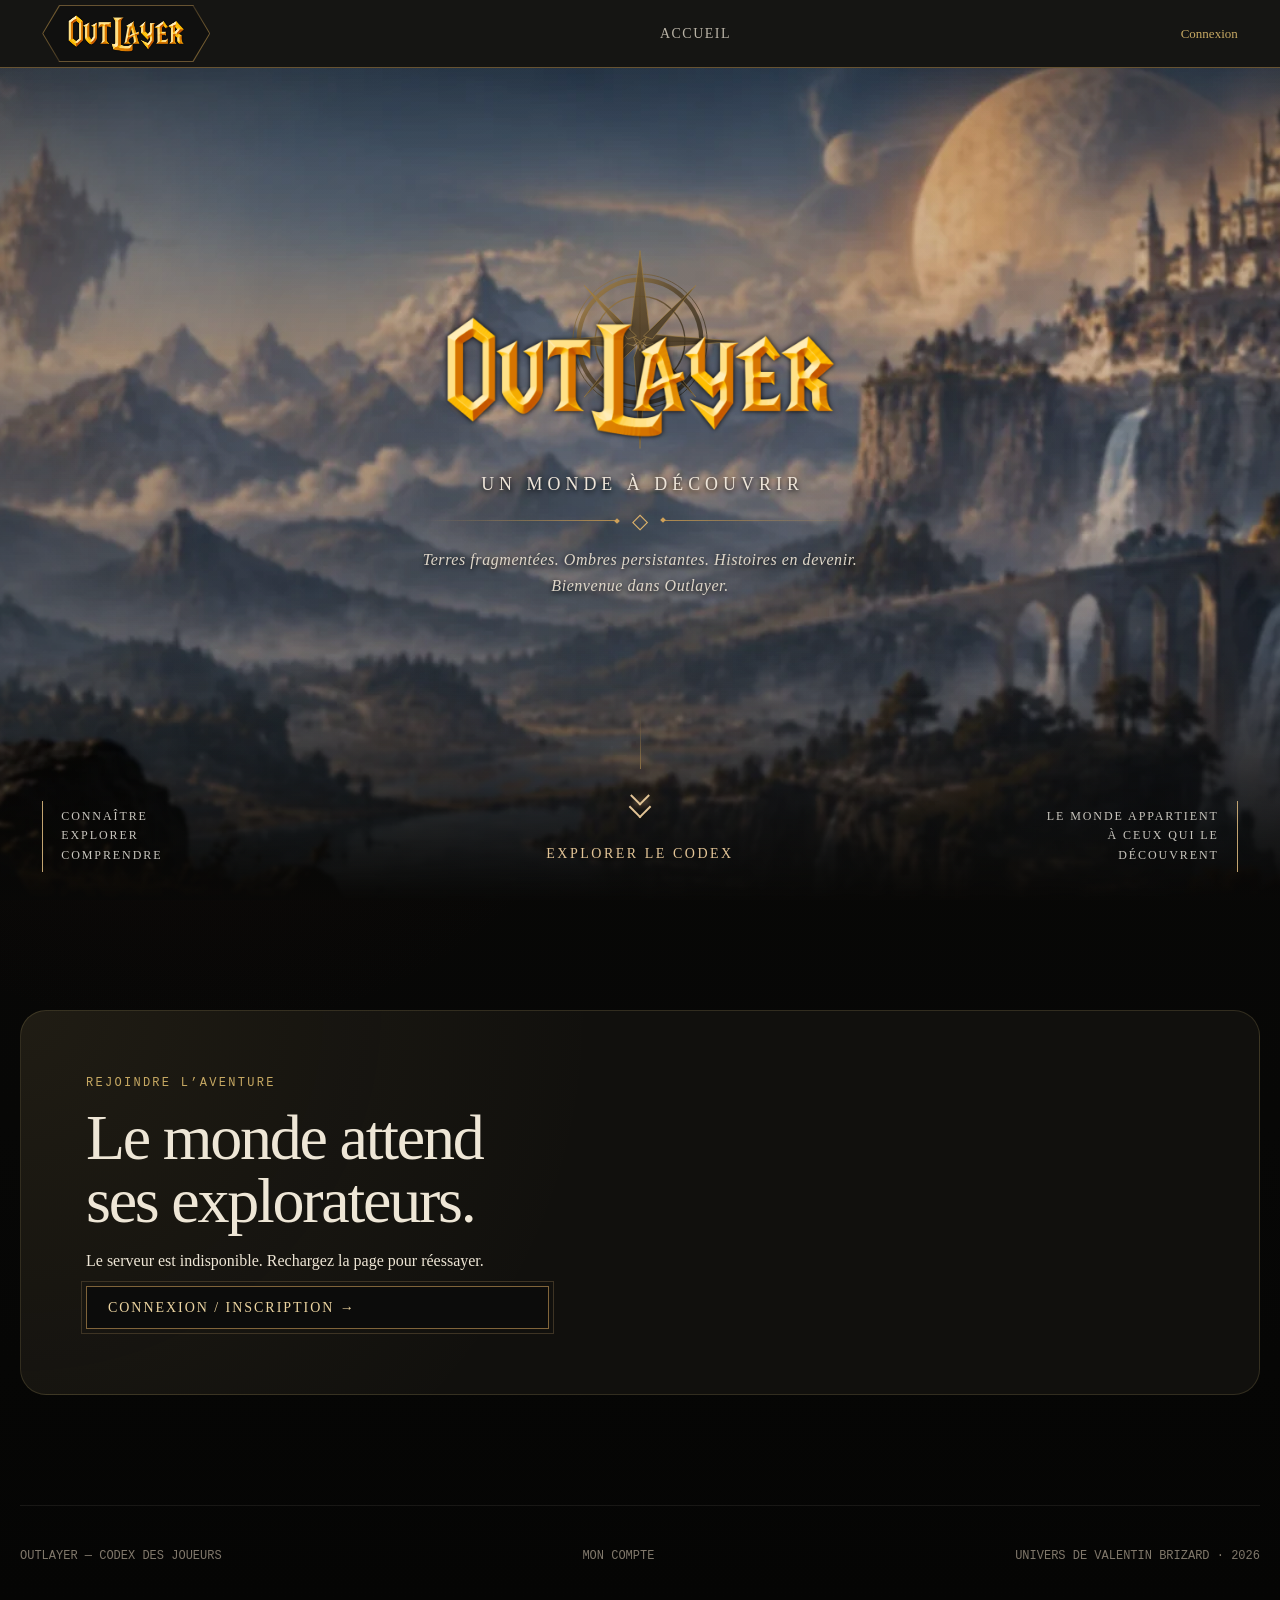
==== index.html @ 6b92a0eb "Update navigation with upcoming campaign sections Replace category links with Sessions, Chronologie," ====
<!doctype html>
<html lang="fr">
<head>
  <meta charset="utf-8">
  <meta name="viewport" content="width=device-width, initial-scale=1">
  <meta name="description" content="Codex joueur officiel du JDR Outlayer. Découvrez le monde, les personnages, créatures, lieux et artefacts au fil de la campagne.">
  <meta name="theme-color" content="#0b0a08">
  <title>Outlayer — Codex des joueurs</title>
  <link rel="preload" as="image" href="assets/outlayer-landscape-soft.webp" media="(min-width: 721px)">
  <link rel="preload" as="image" href="assets/outlayer-landscape-mobile-soft.webp" media="(max-width: 720px)">
  <link rel="stylesheet" href="styles.css?v=navigation-1">
</head>
<body class="access-locked">
  <a class="skip-link" href="#codex">Aller au codex</a>
  <header class="topbar">
    <a href="#top" class="brand" aria-label="Outlayer — Accueil">
      <img src="assets/outlayer-logo-original.png" width="1024" height="397" alt="Outlayer">
    </a>

    <button class="menu-toggle" type="button" aria-label="Ouvrir le menu" aria-expanded="false" aria-controls="mainNav">
      <span></span><span></span><span></span>
    </button>

    <nav class="main-nav" id="mainNav" aria-label="Navigation principale">
      <a href="#top" data-section="accueil" aria-current="location">Accueil</a>
      <a role="link" aria-disabled="true" aria-label="Sessions — à venir" title="À venir">Sessions</a>
      <a role="link" aria-disabled="true" aria-label="Chronologie — à venir" title="À venir">Chronologie</a>
      <a role="link" aria-disabled="true" aria-label="Compétences — à venir" title="À venir">Compétences</a>
      <a role="link" aria-disabled="true" aria-label="Maîtrises — à venir" title="À venir">Maîtrises</a>
      <a role="link" aria-disabled="true" aria-label="Coffre — à venir" title="À venir">Coffre</a>
    </nav>
    <div class="nav-actions">
      <a class="nav-search" href="#searchInput" aria-label="Rechercher dans le codex">
        <svg viewBox="0 0 24 24" fill="none" stroke="currentColor" stroke-width="1.5" aria-hidden="true"><circle cx="10" cy="10" r="6.5"/><path d="m15 15 6 6"/></svg>
      </a>
      <a class="account-link" href="/account/">Connexion</a>
      <a class="nav-codex" href="#codex" data-category="Tous"><span aria-hidden="true">✧</span> Codex</a>
    </div>
  </header>

  <main id="top">
    <section class="parallax-hero" id="accueil" aria-labelledby="heroTitle">
      <div class="parallax-hero-bg" aria-hidden="true"></div>
      <div class="parallax-hero-shade" aria-hidden="true"></div>
      <div class="parallax-hero-content">
        <h1 id="heroTitle"><img class="outlayer-wordmark" src="assets/outlayer-logo-hero.svg" width="1000" height="500" alt="Outlayer"></h1>
        <p class="parallax-subtitle">Un monde à découvrir</p>
        <div class="hero-divider" aria-hidden="true"><span></span>◇<span></span></div>
        <p class="hero-introduction">Terres fragmentées. Ombres persistantes. Histoires en devenir.<br>Bienvenue dans Outlayer.</p>
      </div>
      <div class="hero-bottom">
        <p class="hero-motto">Connaître<br>Explorer<br>Comprendre</p>
        <a class="parallax-cta" href="#codex" data-category="Tous">
          <span class="explore-chevron" aria-hidden="true"></span>
          Explorer le codex
        </a>
        <p class="hero-motto hero-motto-right">Le monde appartient<br>à ceux qui le découvrent</p>
      </div>
    </section>
    <section id="accessGate" class="section"><div class="about-panel"><div><p class="kicker">REJOINDRE L’AVENTURE</p><h2>Le monde attend ses explorateurs.</h2><p id="accessMessage">Connectez-vous ou créez votre compte. Le MJ vous ouvrira ensuite les portes du codex.</p><a class="nav-codex" href="/account/">Connexion / Inscription →</a></div></div></section>

    <section class="section intro-section">
      <div class="section-heading reveal">
        <p class="kicker">OUTLAYER</p>
        <h2>Un monde encore presque inconnu.</h2>
        <p>
          Pour l'instant, vos personnages ne connaissent réellement que le Noyau.
          Le reste du codex se dévoilera au fil des rencontres, des voyages et des découvertes.
        </p>
      </div>
    </section>

    <section id="codex" class="section codex-section">
      <div class="section-heading reveal">
        <p class="kicker">CODEX</p>
        <h2>Les archives d’Outlayer.</h2>
        <p>Retrouvez vos découvertes. Les archives encore scellées se dévoileront au fil de votre aventure.</p>
      </div>

      <section class="discoveries" aria-labelledby="discoveriesTitle">
        <h3 id="discoveriesTitle">Dernières découvertes</h3>
        <p id="noDiscoveries">Les prochaines révélations de votre aventure apparaîtront ici.</p>
        <div id="recentDiscoveries"></div>
      </section>
      <div class="codex-toolbar reveal">
        <label class="search-box">
          <span aria-hidden="true">⌕</span>
          <input id="searchInput" type="search" aria-label="Rechercher dans le codex" placeholder="Rechercher dans le codex…" autocomplete="off" maxlength="200">
        </label>

        <div class="filter-row" id="categoryFilters" aria-label="Filtrer par catégorie"></div>

        <div class="status-filter">
          <label for="statusSelect">État</label>
          <select id="statusSelect">
            <option value="all">Tous</option>
            <option value="known">Connu</option>
            <option value="locked">Inconnu</option>
          </select>
        </div>
      </div>

      <div class="results-meta reveal">
        <span id="resultCount" role="status">Chargement des archives…</span>
        <span class="browse-order"><label for="sortSelect">Trier</label><select id="sortSelect"><option value="recent">Dernières révélations</option><option value="name">Nom A–Z</option><option value="oldest">Ordre d’ajout</option></select><button type="button" class="filter-button" id="resetFilters">Tout afficher</button></span><span class="legend">
          <i class="legend-dot known"></i> connu
          <i class="legend-dot locked"></i> inconnu
        </span>
      </div>

      <div id="catalogError" class="catalog-message" hidden>
        <p>Les archives ne sont pas disponibles pour le moment.</p>
        <button id="retryCatalog" class="filter-button" type="button">Réessayer</button>
      </div>
      <div class="codex-grid" id="codexGrid" aria-busy="true"></div>
      <nav id="pagination" class="catalog-pagination" aria-label="Pages du codex" hidden><button type="button" id="previousPage" class="filter-button">← Précédente</button><span id="pageNumber" role="status"></span><button type="button" id="nextPage" class="filter-button">Suivante →</button></nav>
      <noscript><p>Activez JavaScript pour consulter et rechercher les archives.</p></noscript>

      <div class="empty-state" id="emptyState" hidden>
        <span>∅</span>
        <h3>Aucune archive trouvée.</h3>
        <p>Essayez un autre mot-clé ou retirez certains filtres.</p>
      </div>
    </section>

    <section id="progression" class="section progress-section">
      <div class="section-heading reveal">
        <p class="kicker">PROGRESSION</p>
        <h2>Votre connaissance du monde.</h2>
        <p>
          Les entrées se dévoilent selon ce que vos personnages savent réellement.
          Un mystère visible ici n’est pas nécessairement une information accessible en jeu.
        </p>
      </div>

      <div class="progress-grid reveal" id="progressGrid" aria-live="polite"></div>
    </section>

    <section id="chroniques" class="section chronicles-section">
      <div class="section-heading reveal">
        <p class="kicker">CHRONIQUES</p>
        <h2>Ce que le monde raconte.</h2>
        <p>
          Ces textes représentent uniquement une connaissance publique ou acquise
          dans la campagne principale. Les récits annexes ne sont pas utilisés comme
          source de contenu pour ce codex.
        </p>
      </div>

      <div class="chronicle-layout">
        <article class="chronicle-main reveal">
          <span class="chapter-number">I</span>
          <p class="chronicle-label">EXTRAIT DES ARCHIVES</p>
          <h3>La première page.</h3>
          <p>
            Le Noyau est votre seul repère consigné à ce jour.
            Les récits de vos rencontres et de vos voyages viendront enrichir ces archives.
          </p>
          <p>
            Aucune autre chronique n’a encore été révélée.
          </p>
        </article>

        <aside class="chronicle-side reveal">
          <blockquote>
            « Le monde appartient à ceux qui le découvrent. »
          </blockquote>
          <span>Outlayer</span>
        </aside>
      </div>
    </section>

    <section id="apropos" class="section about-section">
      <div class="about-panel reveal">
        <div>
          <p class="kicker">À PROPOS</p>
          <h2>Un codex vivant, pas une encyclopédie omnisciente.</h2>
        </div>
        <div class="about-copy">
          <p>
            Ce site est destiné aux joueurs d’Outlayer. Son contenu évolue avec
            la campagne et reflète uniquement les connaissances accessibles aux
            personnages.
          </p>
          <p>
            Les éléments verrouillés sont de véritables teasers : leur contenu
            secret n’est pas présent dans le dépôt public. Lorsqu’une découverte
            a lieu en jeu, la fiche peut être enrichie et débloquée.
          </p>
        </div>
      </div>
    </section>
  </main>

  <footer class="footer">
    <span>OUTLAYER — Codex des joueurs</span>
    <nav class="footer-nav" aria-label="Informations du codex"><a href="#progression">Progression</a><a href="#apropos">À propos</a><a href="/account/">Mon compte</a><a class="mj-only" href="/admin/" hidden>Atelier MJ</a></nav>
    <span>Univers de Valentin Brizard · <span id="year"></span></span>
  </footer>

  <dialog class="codex-dialog" id="entryDialog" aria-labelledby="entryTitle">
    <button class="dialog-close" id="dialogClose" aria-label="Fermer">×</button>
    <div id="dialogContent"></div>
  </dialog>

  <script src="catalog.js?v=accounts-1" defer></script>
  <script src="entry-view.js?v=accounts-1" defer></script>
  <script src="app.js?v=accounts-1" defer></script>
</body>
</html>
---- styles.css ----
:root {
  --bg: #0a0907;
  --bg-deep: #050504;
  --panel: #11100d;
  --panel-2: #171510;
  --ivory: #eee6d6;
  --ivory-soft: #bdb3a0;
  --muted: #80786b;
  --gold: #c7a963;
  --gold-bright: #e0c57b;
  --gold-dim: #6f5e34;
  --red: #7f2f2f;
  --line: rgba(224,197,123,.16);
  --line-soft: rgba(238,230,214,.08);
  --radius: 18px;
  --max: 1240px;
}

* {
  box-sizing: border-box;
}

html {
  scroll-behavior: smooth;
  scroll-padding-top: calc(var(--header-size, 68px) + 22px);
}

body {
  margin: 0;
  color: var(--ivory);
  background:
    radial-gradient(circle at 50% -10%, rgba(199,169,99,.10), transparent 34rem),
    radial-gradient(circle at 15% 35%, rgba(127,47,47,.08), transparent 30rem),
    linear-gradient(180deg, #0a0907 0%, #070706 70%, #050504 100%);
  font-family: Georgia, "Times New Roman", serif;
  min-height: 100vh;
  overflow-x: hidden;
}

::selection {
  color: var(--bg-deep);
  background: var(--gold-bright);
}

a {
  color: inherit;
  text-decoration: none;
}

button,
input,
select {
  font: inherit;
}

button {
  color: inherit;
}

.kicker {
  margin: 0 0 17px;
  color: var(--gold);
  font-family: ui-monospace, SFMono-Regular, Consolas, monospace;
  font-size: .72rem;
  letter-spacing: .19em;
}

h1,
h2,
h3,
p {
  margin-top: 0;
}

h1 {
  margin-bottom: 26px;
  max-width: 820px;
  font-size: clamp(3.6rem, 7vw, 7.6rem);
  line-height: .88;
  letter-spacing: -.05em;
  font-weight: 400;
}

h1 span {
  color: var(--gold-bright);
  font-style: italic;
}

.section {
  width: min(calc(100% - 36px), var(--max));
  margin: 0 auto;
  padding: 110px 0;
}

.section-heading {
  max-width: 760px;
  margin-bottom: 55px;
}

.section-heading h2,
.about-panel h2 {
  margin-bottom: 20px;
  font-size: clamp(2.7rem, 5vw, 5rem);
  font-weight: 400;
  letter-spacing: -.035em;
  line-height: .98;
}

.section-heading > p:last-child {
  color: var(--muted);
  line-height: 1.75;
  max-width: 650px;
}

.progress-section {
  border-bottom: 1px solid var(--line-soft);
}

.progress-grid {
  display: grid;
  grid-template-columns: repeat(3, 1fr);
  gap: 12px;
}

.progress-card {
  padding: 23px;
  border: 1px solid var(--line-soft);
  border-radius: 14px;
  background: rgba(255,255,255,.015);
}

.progress-card-head {
  display: flex;
  justify-content: space-between;
  gap: 16px;
  margin-bottom: 16px;
  color: var(--ivory-soft);
}

.progress-card-head span {
  font-size: .94rem;
}

.progress-card-head strong {
  color: var(--gold-bright);
  font: .74rem/1.4 ui-monospace, SFMono-Regular, Consolas, monospace;
}

.progress-track {
  height: 3px;
  background: rgba(255,255,255,.06);
  overflow: hidden;
}

.progress-track span {
  display: block;
  height: 100%;
  background: linear-gradient(90deg, var(--gold-dim), var(--gold-bright));
}

.progress-card small {
  display: block;
  margin-top: 10px;
  color: var(--muted);
  font: .63rem/1.4 ui-monospace, SFMono-Regular, Consolas, monospace;
  text-transform: uppercase;
}

.codex-toolbar {
  display: grid;
  grid-template-columns: minmax(260px, 1fr) 2fr auto;
  gap: 12px;
  align-items: center;
  margin-bottom: 18px;
}

.search-box {
  min-height: 48px;
  padding: 0 15px;
  display: flex;
  align-items: center;
  gap: 10px;
  border: 1px solid var(--line-soft);
  border-radius: 11px;
  background: rgba(255,255,255,.018);
}

.search-box > span {
  color: var(--gold);
  font-size: 1.25rem;
}

.search-box input {
  width: 100%;
  border: 0;
  outline-offset: 4px;
  color: var(--ivory);
  background: transparent;
  font-family: ui-monospace, SFMono-Regular, Consolas, monospace;
  font-size: .75rem;
}

.search-box input::placeholder {
  color: #6e685e;
}

.filter-row {
  display: flex;
  gap: 7px;
  flex-wrap: wrap;
}

.filter-button,
.status-filter select {
  min-height: 36px;
  padding: 0 11px;
  border: 1px solid var(--line-soft);
  border-radius: 9px;
  color: var(--ivory-soft);
  background: rgba(255,255,255,.018);
  font-family: ui-monospace, SFMono-Regular, Consolas, monospace;
  font-size: .66rem;
  cursor: pointer;
}

.filter-button.active {
  color: #100d08;
  border-color: var(--gold);
  background: var(--gold);
}

.status-filter {
  display: flex;
  align-items: center;
  gap: 8px;
}

.status-filter label {
  color: var(--muted);
  font: .65rem/1.3 ui-monospace, SFMono-Regular, Consolas, monospace;
  text-transform: uppercase;
}

.status-filter select {
  outline: none;
}

.results-meta {
  min-height: 42px;
  padding: 0 2px;
  display: flex;
  align-items: center;
  justify-content: space-between;
  gap: 20px;
  color: var(--muted);
  font: .65rem/1.4 ui-monospace, SFMono-Regular, Consolas, monospace;
  text-transform: uppercase;
}

.legend {
  display: flex;
  align-items: center;
  gap: 8px;
  flex-wrap: wrap;
}

.legend-dot {
  width: 6px;
  height: 6px;
  border-radius: 50%;
  display: inline-block;
}

.legend-dot.known { background: #d6c089; }
.legend-dot.discovered { background: #8eaa80; }
.legend-dot.glimpsed { background: #8876a7; }
.legend-dot.locked { background: #514b43; }

.codex-grid {
  display: grid;
  grid-template-columns: repeat(3, 1fr);
  gap: 14px;
}

.codex-card {
  min-height: 460px;
  overflow: hidden;
  display: flex;
  flex-direction: column;
  border: 1px solid var(--line-soft);
  border-radius: var(--radius);
  background: var(--panel);
  transition: transform .2s ease, border-color .2s ease;
  animation: card-in .5s ease both;
  animation-delay: var(--delay, 0ms);
}

.codex-card:not(.status-locked):hover {
  transform: translateY(-5px);
  border-color: rgba(199,169,99,.28);
}



.card-visual {
  height: 198px;
  display: grid;
  place-items: center;
  position: relative;
  overflow: hidden;
  border-bottom: 1px solid var(--line-soft);
  background:
    radial-gradient(circle at 50% 47%, rgba(199,169,99,.1), transparent 38%),
    linear-gradient(135deg, #17140e, #0c0b09);
}

.card-visual::before,
.card-visual::after {
  content: "";
  position: absolute;
  width: 120px;
  height: 120px;
  border: 1px solid rgba(199,169,99,.12);
  transform: rotate(45deg);
}

.card-visual::after {
  width: 165px;
  height: 165px;
  border-color: rgba(199,169,99,.06);
  transform: rotate(20deg);
}

.card-visual.is-obscured {
  background:
    radial-gradient(circle at 50% 54%, rgba(75,70,62,.18), transparent 32%),
    linear-gradient(180deg, #10100e, #080807);
}

.card-visual.is-obscured::before,
.card-visual.is-obscured::after {
  opacity: .32;
}

.card-visual.is-glimpsed {
  background:
    radial-gradient(circle at 50% 54%, rgba(105,86,137,.16), transparent 32%),
    linear-gradient(180deg, #151116, #0b090c);
}

.visual-runes {
  position: absolute;
  bottom: 15px;
  left: 18px;
  color: rgba(199,169,99,.18);
  font: .6rem/1 ui-monospace, SFMono-Regular, Consolas, monospace;
  letter-spacing: .35em;
}

.entry-symbol {
  width: 82px;
  height: 82px;
  display: grid;
  place-items: center;
  position: relative;
  z-index: 2;
  color: var(--gold-bright);
  border: 1px solid rgba(199,169,99,.35);
  border-radius: 50%;
  font-size: 2rem;
  box-shadow: 0 0 24px rgba(199,169,99,.04);
}

.is-obscured .entry-symbol {
  color: #5a554c;
  border-color: #3f3b35;
  opacity: .58;
}

.status-badge {
  position: absolute;
  top: 14px;
  right: 14px;
  z-index: 3;
  padding: 6px 8px;
  border: 1px solid var(--line-soft);
  border-radius: 999px;
  color: var(--ivory-soft);
  background: rgba(5,5,4,.72);
  font: .6rem/1 ui-monospace, SFMono-Regular, Consolas, monospace;
  text-transform: uppercase;
  letter-spacing: .04em;
}

.card-content {
  padding: 22px;
  display: flex;
  flex: 1;
  flex-direction: column;
}

.card-meta {
  display: flex;
  justify-content: space-between;
  gap: 14px;
  margin-bottom: 21px;
  color: var(--muted);
  font: .6rem/1.2 ui-monospace, SFMono-Regular, Consolas, monospace;
  text-transform: uppercase;
}

.card-content h3 {
  margin-bottom: 5px;
  font-size: 1.55rem;
  font-weight: 400;
}

.status-locked .card-content h3,
.status-glimpsed .card-content h3 {
  letter-spacing: .15em;
}

.card-subtitle {
  color: var(--gold);
  font-size: .82rem;
  font-style: italic;
}

.card-teaser {
  color: var(--muted);
  font-size: .88rem;
  line-height: 1.65;
  flex: 1;
}

.card-footer {
  margin-top: 18px;
  padding-top: 15px;
  border-top: 1px solid var(--line-soft);
  display: flex;
  justify-content: space-between;
  align-items: center;
  gap: 15px;
  color: var(--muted);
  font: .61rem/1.3 ui-monospace, SFMono-Regular, Consolas, monospace;
  text-transform: uppercase;
}

.entry-open {
  width: 34px;
  height: 34px;
  border: 1px solid var(--line);
  border-radius: 50%;
  background: transparent;
  color: var(--gold);
  cursor: pointer;
}

.entry-open:disabled {
  color: #49443d;
  border-color: rgba(255,255,255,.05);
  cursor: not-allowed;
}

.empty-state {
  padding: 80px 20px;
  text-align: center;
  color: var(--muted);
}

.empty-state > span {
  display: block;
  margin-bottom: 15px;
  color: var(--gold-dim);
  font-size: 2rem;
}

.empty-state h3 {
  color: var(--ivory-soft);
  font-weight: 400;
}

.chronicles-section {
  border-top: 1px solid var(--line-soft);
}

.chronicle-layout {
  display: grid;
  grid-template-columns: 1.35fr .65fr;
  gap: 14px;
}

.chronicle-main,
.chronicle-side {
  min-height: 410px;
  border: 1px solid var(--line-soft);
  border-radius: var(--radius);
  background: rgba(255,255,255,.015);
}

.chronicle-main {
  padding: 42px;
  position: relative;
  overflow: hidden;
}

.chapter-number {
  position: absolute;
  right: 28px;
  top: 4px;
  color: rgba(199,169,99,.055);
  font-size: 12rem;
  line-height: 1;
}

.chronicle-label {
  color: var(--gold);
  font: .65rem/1.4 ui-monospace, SFMono-Regular, Consolas, monospace;
  letter-spacing: .1em;
}

.chronicle-main h3 {
  margin-bottom: 25px;
  font-size: 2.4rem;
  font-weight: 400;
}

.chronicle-main > p:not(.chronicle-label) {
  max-width: 760px;
  color: var(--ivory-soft);
  line-height: 1.9;
}

.chronicle-side {
  padding: 38px;
  display: flex;
  flex-direction: column;
  justify-content: flex-end;
  background:
    radial-gradient(circle at 50% 15%, rgba(199,169,99,.08), transparent 38%),
    rgba(255,255,255,.012);
}

.chronicle-side blockquote {
  margin: 0 0 22px;
  color: var(--ivory);
  font-size: 1.35rem;
  font-style: italic;
  line-height: 1.55;
}

.chronicle-side > span {
  color: var(--muted);
  font: .65rem/1.4 ui-monospace, SFMono-Regular, Consolas, monospace;
  text-transform: uppercase;
}

.about-panel {
  padding: 65px;
  display: grid;
  grid-template-columns: .9fr 1.1fr;
  gap: 80px;
  border: 1px solid var(--line);
  border-radius: 26px;
  background:
    radial-gradient(circle at 0% 0%, rgba(199,169,99,.08), transparent 36rem),
    var(--panel);
}

.about-copy {
  color: var(--ivory-soft);
  line-height: 1.8;
}

.footer {
  width: min(calc(100% - 36px), var(--max));
  min-height: 100px;
  margin: 0 auto;
  display: flex;
  align-items: center;
  justify-content: space-between;
  gap: 24px;
  border-top: 1px solid var(--line-soft);
  color: var(--muted);
  font: .64rem/1.4 ui-monospace, SFMono-Regular, Consolas, monospace;
  text-transform: uppercase;
}

.codex-dialog {
  width: min(720px, calc(100% - 28px));
  max-height: 88vh;
  padding: 0;
  overflow: auto;
  border: 1px solid rgba(199,169,99,.25);
  border-radius: 21px;
  color: var(--ivory);
  background: #0d0c09;
  box-shadow: 0 24px 70px rgba(0,0,0,.55);
}

.codex-dialog::backdrop {
  background: rgba(0,0,0,.78);
}

.dialog-close {
  width: 38px;
  height: 38px;
  position: sticky;
  float: right;
  top: 13px;
  right: 13px;
  z-index: 4;
  margin: 13px;
  border: 1px solid var(--line);
  border-radius: 50%;
  color: var(--ivory);
  background: rgba(10,9,7,.85);
  font-size: 1.2rem;
  cursor: pointer;
}

.dialog-hero {
  min-height: 300px;
  padding: 60px 45px 38px;
  clear: both;
  text-align: center;
  border-bottom: 1px solid var(--line-soft);
  background:
    radial-gradient(circle at 50% 40%, rgba(199,169,99,.11), transparent 38%),
    #11100d;
}

.dialog-symbol {
  width: 90px;
  height: 90px;
  margin: 0 auto 25px;
  display: grid;
  place-items: center;
  border: 1px solid rgba(199,169,99,.35);
  border-radius: 50%;
  color: var(--gold-bright);
  font-size: 2rem;
}

.dialog-category {
  margin-bottom: 12px;
  color: var(--gold);
  font: .65rem/1.4 ui-monospace, SFMono-Regular, Consolas, monospace;
  text-transform: uppercase;
  letter-spacing: .1em;
}

.dialog-hero h2 {
  margin-bottom: 8px;
  font-size: 3rem;
  font-weight: 400;
}

.dialog-subtitle {
  color: var(--ivory-soft);
  font-style: italic;
}

.dialog-body {
  padding: 38px 45px 45px;
}

.dialog-summary {
  color: var(--ivory-soft);
  font-size: 1.03rem;
  line-height: 1.8;
}

.dialog-details {
  margin: 28px 0;
  padding: 24px 24px 24px 42px;
  border: 1px solid var(--line-soft);
  background: rgba(255,255,255,.015);
  color: var(--ivory-soft);
}

.dialog-details li + li {
  margin-top: 12px;
}

.dialog-tags {
  display: flex;
  gap: 7px;
  flex-wrap: wrap;
}

.dialog-tags span {
  padding: 7px 9px;
  border: 1px solid var(--line-soft);
  border-radius: 999px;
  color: var(--muted);
  font: .62rem/1 ui-monospace, SFMono-Regular, Consolas, monospace;
}

.dialog-note {
  margin: 30px 0 0;
  padding-top: 18px;
  border-top: 1px solid var(--line-soft);
  color: #6f685e;
  font-size: .74rem;
  font-style: italic;
}

.reveal {
  opacity: 1;
}

.reveal.visible {
  opacity: 1;
  transform: translateY(0);
}

@media (prefers-reduced-motion: reduce) {
  html { scroll-behavior: auto; }
  *, *::before, *::after {
    animation-duration: .01ms !important;
    animation-iteration-count: 1 !important;
    transition-duration: .01ms !important;
  }
  .reveal { opacity: 1; transform: none; }
}

@media (max-width: 1020px) {




  .codex-toolbar {
    grid-template-columns: 1fr;
  }

  .progress-grid,
  .codex-grid {
    grid-template-columns: repeat(2, 1fr);
  }

  .chronicle-layout,
  .about-panel {
    grid-template-columns: 1fr;
  }
}

@media (max-width: 720px) {


  .hero,
  .section,
  .footer {
    width: min(calc(100% - 24px), var(--max));
  }



  h1 {
    font-size: clamp(3.3rem, 16vw, 5.7rem);
  }

  .section {
    padding: 78px 0;
  }

  .progress-grid,
  .codex-grid {
    grid-template-columns: 1fr;
  }

  .results-meta {
    align-items: flex-start;
    flex-direction: column;
  }

  .chronicle-main,
  .chronicle-side {
    min-height: auto;
    padding: 28px;
  }

  .about-panel {
    padding: 36px 26px;
    gap: 25px;
  }

  .footer {
    min-height: 120px;
    flex-direction: column;
    align-items: flex-start;
    justify-content: center;
  }

  .dialog-hero,
  .dialog-body {
    padding-left: 25px;
    padding-right: 25px;
  }
}


.codex-card, .progress-card, .chronicle-main, .chronicle-side, .about-panel {
  contain: layout paint;
}


/* Accueil : décor préflouté, logo indépendant et mouvement limité au fond. */
:root { --header-height: 68px; }
:focus-visible { outline: 2px solid var(--gold-bright); outline-offset: 5px; }
.skip-link { position: fixed; top: 8px; left: 12px; z-index: 100; padding: 14px; background: var(--panel); transform: translateY(-160%); }
.skip-link:focus { transform: none; }
.topbar {
  position: sticky; top: 0; z-index: 60;
  min-height: var(--header-height); padding: 0 clamp(20px, 3.3vw, 72px);
  display: flex; align-items: center; justify-content: space-between; gap: 26px;
  background: #151513; border-bottom: 1px solid #675332;
}
.brand { display: flex; align-items: center; justify-content: center; flex: 0 0 168px; align-self: stretch; position: relative; }
.brand::before { content: ''; position: absolute; inset: 5px 0; border: 1px solid #675332; clip-path: polygon(10% 0,90% 0,100% 50%,90% 100%,10% 100%,0 50%); background: linear-gradient(110deg,#8e7139,#28221a 25%,#28221a 75%,#8e7139); }
.brand::after { content: ''; position: absolute; inset: 6px 1px; clip-path: polygon(10% 0,90% 0,100% 50%,90% 100%,10% 100%,0 50%); background: #10100f; }
.brand img { width: 130px; height: auto; position: relative; z-index: 1; }
.main-nav { display: flex; flex: 1; min-width: 0; flex-wrap: wrap; align-items: center; justify-content: center; gap: 0 clamp(12px, 1.5vw, 32px); }
.main-nav a { position: relative; padding: 25px 0; color: #b9b3a6; font-size: .875rem; letter-spacing: .105em; text-transform: uppercase; white-space: nowrap; }
.main-nav a:hover, .main-nav a[aria-current] { color: #f1dfb8; }
.main-nav a[aria-disabled="true"] { color: #9f998c; cursor: default; }
.main-nav a[aria-current]::before { content: ''; position: absolute; height: 1px; bottom: -1px; left: 0; right: 0; background: #d2ad68; }
.main-nav a[aria-current]::after { content: ''; position: absolute; bottom: -4px; left: calc(50% - 3px); width: 7px; height: 7px; transform: rotate(45deg); background: #c49d5e; }
.nav-actions { display: flex; flex-shrink: 0; align-items: center; gap: 20px; }
.nav-search { width: 36px; height: 44px; display: grid; place-items: center; color: var(--gold); }
.nav-search svg { width: 21px; height: 21px; }
.nav-codex { min-height: 43px; display: flex; align-items: center; gap: 12px; padding: 0 21px; border: 1px solid #80643a; outline: 1px solid #3e3424; outline-offset: 4px; color: #ecd4a0; background: #0c0c0b; font-size: .875rem; text-transform: uppercase; letter-spacing: .14em; }
.nav-codex span { font-size: 2rem; line-height: 1; }
.nav-codex:hover { background: #272117; border-color: #d0a668; }
.menu-toggle { display: none; width: 44px; height: 44px; padding: 10px; background: transparent; border: 1px solid var(--gold-dim); cursor: pointer; }
.menu-toggle span { display: block; height: 1px; margin: 5px 0; background: var(--gold-bright); }
.parallax-hero { position: relative; isolation: isolate; overflow: hidden; display: grid; grid-template-rows: 1fr auto; min-height: max(600px, calc(100svh - var(--header-size, var(--header-height)))); background: #282a28; }
.parallax-hero-bg {
  position: absolute;
  inset: -40px 0;
  z-index: -3;
  background: url('assets/outlayer-landscape-soft.webp') center / cover no-repeat;
}

/* Static by default. Supporting browsers can move this single, unfiltered layer
   on the compositor without a JavaScript scroll handler or animation loop. */
@supports (animation-timeline: view()) and (animation-range: exit) {
  @media (min-width: 721px) and (hover: hover) and (pointer: fine) and (prefers-reduced-motion: no-preference) {
    .parallax-hero {
      view-timeline-name: --hero-scroll;
      view-timeline-axis: block;
      view-timeline-inset: 0;
    }
    .parallax-hero-bg {
      will-change: transform;
      animation: hero-drift 1s linear both;
      animation-timeline: --hero-scroll;
      animation-range: exit 0% exit 100%;
    }
  }
}

@keyframes hero-drift {
  from { transform: translate3d(0, 0, 0); }
  to { transform: translate3d(0, 32px, 0); }
}
.parallax-hero-shade { position: absolute; inset: 0; z-index: -2; background: radial-gradient(ellipse at 50% 42%, transparent 12%, rgba(5,6,6,.1) 55%, rgba(5,6,6,.36)), linear-gradient(180deg, rgba(6,7,8,.08) 30%, rgba(6,7,8,.14) 70%, #0a0907); }
.parallax-hero-content { align-self: center; justify-self: center; width: min(100% - 40px, 960px); padding: 16px 0 24px; text-align: center; }
.parallax-hero-content h1 { max-width: none; margin: 0 auto 4px; font-size: inherit; line-height: 1; }
.outlayer-wordmark { display: block; width: clamp(340px, 34vw, 680px); max-width: 100%; height: auto; margin: 0 auto; }
.parallax-subtitle { margin: 8px 0 10px; padding-left: .28em; color: #eee5d9; font-size: clamp(1rem, 1.4vw, 1.5rem); line-height: 1.6; letter-spacing: .28em; text-transform: uppercase; text-shadow: 0 2px 5px #080a0c; }
.hero-divider { display: flex; align-items: center; justify-content: center; gap: 13px; width: min(430px, 80%); margin: 0 auto 14px; color: #dfb46b; font-size: 1.3rem; }
.hero-divider span { position: relative; height: 1px; flex: 1; background: linear-gradient(90deg, transparent, #b38d50); }
.hero-divider span:last-child { transform: rotate(180deg); }
.hero-divider span::after { content: ''; width: 4px; height: 4px; position: absolute; right: 0; top: -1.5px; transform: rotate(45deg); background: #cfa15a; }
.hero-introduction { margin: 0; color: #dfd7c9; font-size: clamp(1rem, 1.05vw, 1.125rem); font-style: italic; line-height: 1.65; letter-spacing: .035em; text-shadow: 0 2px 5px #080a0c; }
.hero-bottom { padding: 0 clamp(24px, 3.3vw, 72px) 28px; display: grid; grid-template-columns: 1fr auto 1fr; align-items: end; gap: 24px; }
.hero-motto { justify-self: start; margin: 0; padding: 6px 0 6px 18px; border-left: 1px solid #c2a471; color: #c9c6be; font-size: .75rem; line-height: 1.65; letter-spacing: .16em; text-transform: uppercase; }
.hero-motto-right { justify-self: end; max-width: 230px; padding: 6px 18px 6px 0; border-left: 0; border-right: 1px solid #c2a471; text-align: right; }
.parallax-cta { position: relative; display: flex; flex-direction: column; align-items: center; gap: 28px; padding: 15px 12px 8px; color: #e2c496; font-size: .875rem; line-height: 1.5; letter-spacing: .18em; text-transform: uppercase; }
.parallax-cta::before { content: ''; position: absolute; bottom: calc(100% + 15px); left: 50%; width: 1px; height: 55px; background: linear-gradient(transparent, #8a7045); }
.parallax-cta:hover { color: #fff0d4; }
.explore-chevron { width: 16px; height: 16px; border-bottom: 2px solid currentColor; border-right: 2px solid currentColor; transform: rotate(45deg); }
.explore-chevron::before { content: ''; position: absolute; inset: -7px 7px 7px -7px; border-bottom: 2px solid currentColor; border-right: 2px solid currentColor; }
.intro-section { padding-top: 68px; padding-bottom: 0; }
.intro-section .section-heading { margin-bottom: 0; }
.intro-section .section-heading h2 { font-size: clamp(2rem, 3vw, 3rem); }
.footer-nav { display: flex; gap: 24px; }
.footer-nav a:hover { color: var(--gold-bright); }
.footer { flex-wrap: wrap; padding-block: 24px; }
.section-heading h2, .about-panel h2 { overflow-wrap: anywhere; }
.codex-card, .card-content, .about-panel > div { min-width: 0; }
.search-box input { min-width: 0; font-size: 1rem; }
.search-box:focus-within { outline: 1px solid var(--gold); outline-offset: 3px; }
.filter-button, .status-filter select, .status-filter label { font-size: .875rem; }
.filter-button, .status-filter select { min-height: 44px; }
.status-filter select { background: #171510; }
.card-teaser { font-size: 1rem; }
.card-subtitle, .card-footer { font-size: .875rem; }
.entry-open { width: 44px; height: 44px; flex-shrink: 0; }
.status-badge, .card-meta, .results-meta, .progress-card small, .kicker, .footer { font-size: .75rem; }
.codex-toolbar { grid-template-columns: minmax(260px, 1fr) 2fr auto; }
@media (max-width: 1200px) {
  .topbar { gap: 18px; }
  .brand { flex-basis: 146px; }
  .main-nav { gap: 15px; }
  .main-nav a { letter-spacing: .05em; }
  .nav-actions { gap: 8px; }
  .nav-codex { padding: 0 12px; }
  .codex-toolbar { grid-template-columns: 1fr; }
}
@media (max-width: 1080px) {
  .topbar { padding: 0 22px; gap: 20px; }
  .brand { margin-right: auto; }
  .menu-toggle { display: block; order: 3; }
  .main-nav { display: none; position: absolute; top: 100%; left: 0; right: 0; padding: 12px 24px 20px; max-height: calc(100svh - var(--header-height)); overflow-y: auto; background: #151513; border-bottom: 1px solid #675332; grid-template-columns: repeat(2, minmax(0, 1fr)); gap: 0 24px; }
  .main-nav.open { display: grid; }
  .main-nav a { padding: 15px 8px; }
  .outlayer-wordmark { width: min(580px, 66vw); }
}
@media (max-width: 720px) {
  :root { --header-height: 64px; }
  .topbar { gap: 14px; padding: 0 16px; }
  .brand { flex: 0 1 134px; min-width: 102px; height: 64px; }
  .brand img { width: 112px; max-width: 85%; }
  .nav-codex { min-height: 38px; padding: 0 10px; font-size: .75rem; letter-spacing: .08em; }
  .nav-codex span, .nav-search { display: none; }
  .parallax-hero { min-height: max(520px, calc(100svh - var(--header-size, var(--header-height)))); }
  .parallax-hero-bg { inset: 0; background-image: url('assets/outlayer-landscape-mobile-soft.webp'); background-position: 58% center; }
  .parallax-hero-content { width: calc(100% - 36px); padding: 50px 0 65px; }
  .outlayer-wordmark { width: min(500px, 92vw); }
  .parallax-subtitle { font-size: 1rem; letter-spacing: .18em; margin-top: 22px; }
  .hero-introduction { max-width: 350px; margin-inline: auto; }
  .hero-bottom { display: flex; justify-content: center; padding: 0 16px 26px; }
  .hero-motto { display: none; }
  .parallax-cta::before { height: 32px; }
  .parallax-cta { font-size: .75rem; }
  .intro-section { padding-top: 58px; padding-bottom: 0; }
}
@media (max-height: 600px) and (min-width: 721px) {
  .parallax-hero-content { padding: 35px 0 60px; }
  .outlayer-wordmark { width: 390px; }
}
@media (prefers-reduced-motion: reduce) {
  .parallax-hero-bg { transform: none !important; will-change: auto !important; }
}

/* Codex images occupy a fixed box; unknown artwork is already darkened. */
.card-image { position: absolute; inset: 0; width: 100%; height: 100%; object-fit: cover; }
.card-image[hidden], .dialog-image[hidden] { display: none; }
.card-visual:has(.card-image:not([hidden]))::before,
.card-visual:has(.card-image:not([hidden]))::after { display: none; }
.dialog-image { display: block; width: 100%; height: auto; aspect-ratio: 2; object-fit: cover; border: 1px solid var(--line-soft); border-radius: 8px; margin-bottom: 28px; }
.catalog-more { text-align: center; margin-top: 24px; }
.catalog-message { padding: 28px; border: 1px solid var(--line-soft); text-align: center; }
.catalog-message p { margin-bottom: 16px; }
.codex-card { animation: none; }
.card-content h3, .dialog-hero h2, .dialog-body { overflow-wrap: anywhere; }

.discoveries { margin: 0 0 30px; padding: 22px; border: 1px solid var(--line-soft); border-radius: 12px; background: #151510; }
.discoveries h3 { color: var(--gold); font-size: 1.25rem; margin-bottom: 12px; }
.discoveries p { color: var(--ivory-soft); font-size: .9rem; }
#recentDiscoveries { display: flex; flex-wrap: wrap; gap: 12px; }
.discovery-link { display: grid; gap: 5px; text-align: left; border: 1px solid var(--line-soft); border-radius: 6px; background: #0f100d; padding: 12px 18px; color: var(--ivory); cursor: pointer; }
.discovery-link:hover { border-color: var(--gold); }
.discovery-link span { color: var(--gold); font-size: .75rem; }
.related-entries { margin-top: 25px; }
.related-entries h3 { margin-bottom: 12px; }
.dialog-summary { white-space: pre-line; }

.catalog-pagination { display:flex; justify-content:center; align-items:center; gap:20px; margin:30px 0; }
.catalog-pagination[hidden] { display:none; }
.catalog-pagination span { color:var(--gold); font-size:.85rem; }
.filter-button:disabled { opacity:.35; cursor:default; }
.browse-order { display:flex; align-items:center; gap:10px; flex-wrap:wrap; }
.browse-order select { color:var(--ivory); background:#161611; border:1px solid var(--line-soft); padding:10px; border-radius:7px; max-width:100%; }
.results-meta { flex-wrap:wrap; gap:16px; }
#codexGrid { scroll-margin-top:calc(var(--header-size, 80px) + 20px); }
#codexGrid[aria-busy="true"] { opacity:.55; pointer-events:none; }
@media(max-width:480px) { .catalog-pagination { gap:10px; } .catalog-pagination button { padding:10px; } }

/* Keep campaign sections hidden until the server has confirmed the account role. */
[hidden] { display: none !important; }
.access-locked main > section:not(#accueil):not(#accessGate),
.access-locked .main-nav a:not([data-section="accueil"]),
.access-locked .nav-search, .access-locked .nav-actions > .nav-codex,
.access-locked .footer-nav a[href^="#"] { display: none; }
.account-link { color: var(--gold, #d4b474); white-space: nowrap; font-size: 13px; }
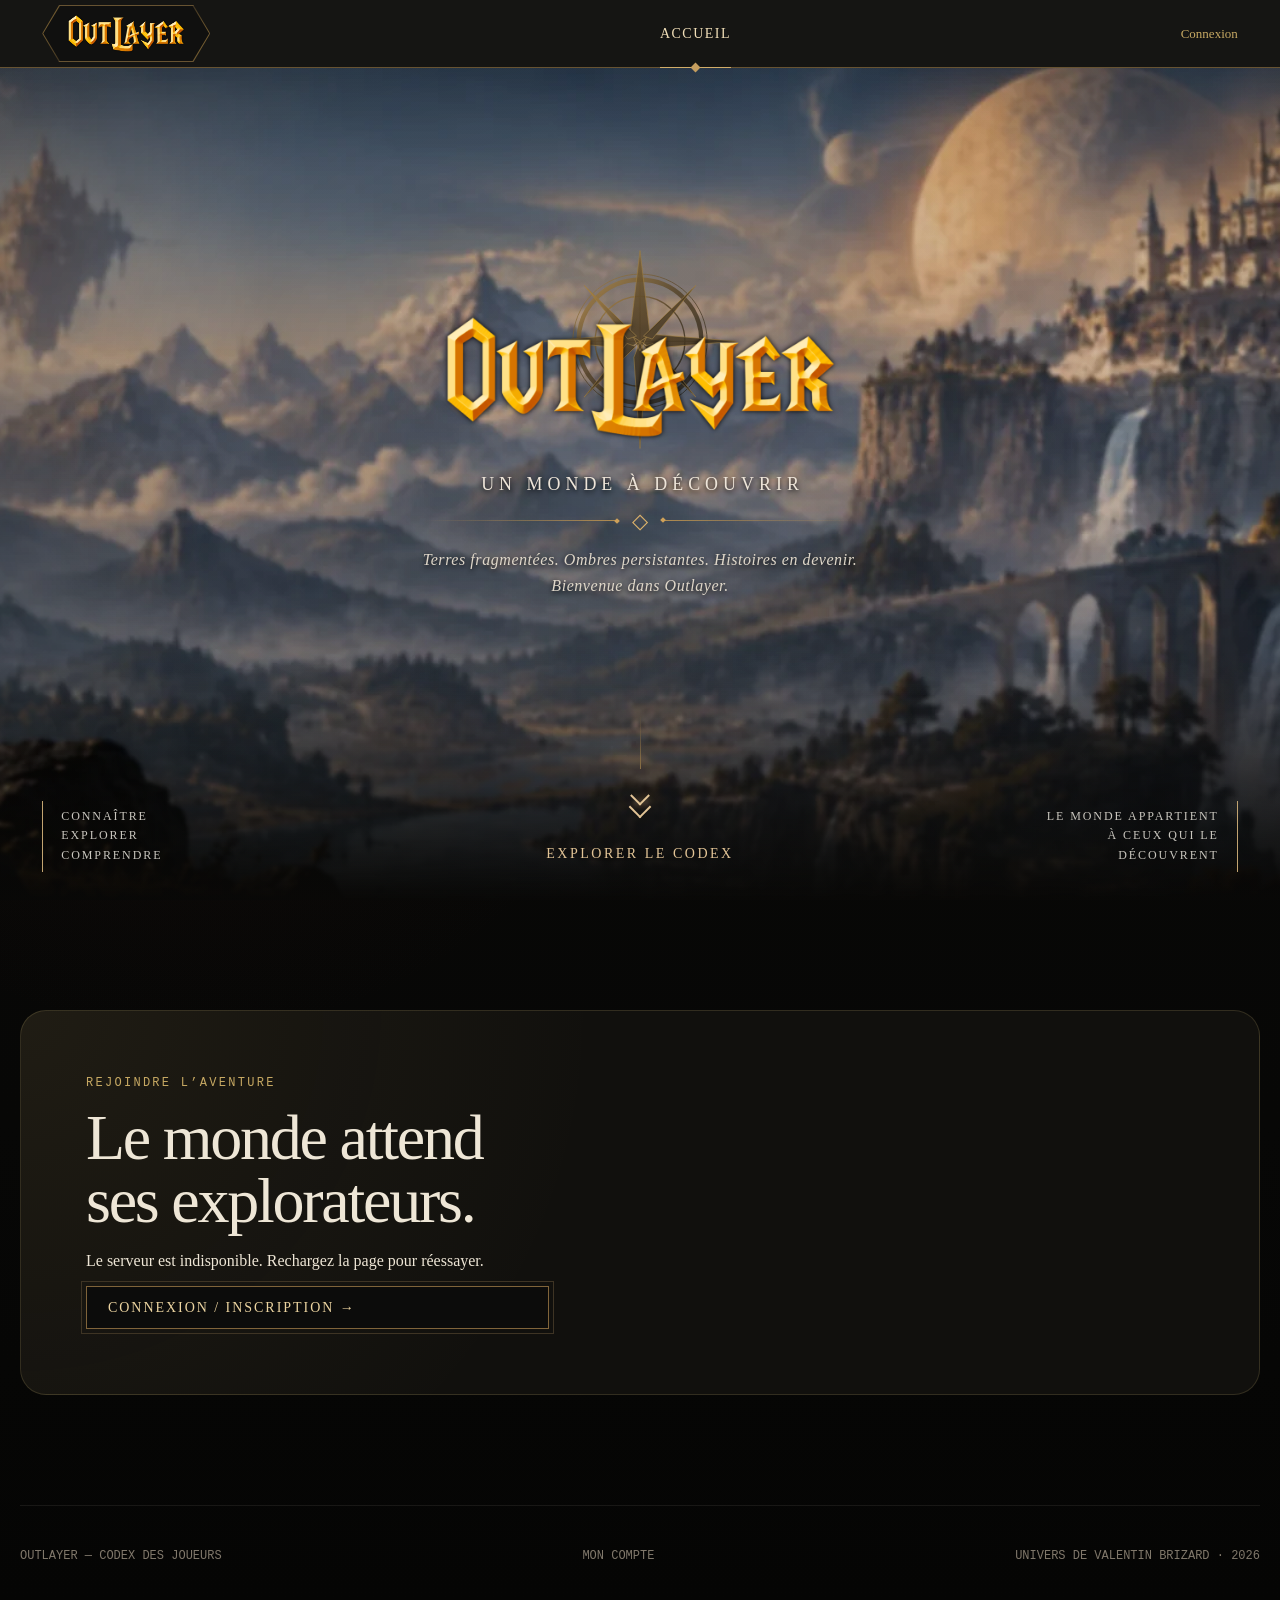
==== commit 5eabe52b: "Remove redundant home introduction and chronicles section Remove the almost-unknown-world introducti" ====
--- a/index.html
+++ b/index.html
@@ -58,17 +58,6 @@
       </div>
     </section>
     <section id="accessGate" class="section"><div class="about-panel"><div><p class="kicker">REJOINDRE L’AVENTURE</p><h2>Le monde attend ses explorateurs.</h2><p id="accessMessage">Connectez-vous ou créez votre compte. Le MJ vous ouvrira ensuite les portes du codex.</p><a class="nav-codex" href="/account/">Connexion / Inscription →</a></div></div></section>
-
-    <section class="section intro-section">
-      <div class="section-heading reveal">
-        <p class="kicker">OUTLAYER</p>
-        <h2>Un monde encore presque inconnu.</h2>
-        <p>
-          Pour l'instant, vos personnages ne connaissent réellement que le Noyau.
-          Le reste du codex se dévoilera au fil des rencontres, des voyages et des découvertes.
-        </p>
-      </div>
-    </section>
 
     <section id="codex" class="section codex-section">
       <div class="section-heading reveal">
@@ -136,40 +125,6 @@
       <div class="progress-grid reveal" id="progressGrid" aria-live="polite"></div>
     </section>
 
-    <section id="chroniques" class="section chronicles-section">
-      <div class="section-heading reveal">
-        <p class="kicker">CHRONIQUES</p>
-        <h2>Ce que le monde raconte.</h2>
-        <p>
-          Ces textes représentent uniquement une connaissance publique ou acquise
-          dans la campagne principale. Les récits annexes ne sont pas utilisés comme
-          source de contenu pour ce codex.
-        </p>
-      </div>
-
-      <div class="chronicle-layout">
-        <article class="chronicle-main reveal">
-          <span class="chapter-number">I</span>
-          <p class="chronicle-label">EXTRAIT DES ARCHIVES</p>
-          <h3>La première page.</h3>
-          <p>
-            Le Noyau est votre seul repère consigné à ce jour.
-            Les récits de vos rencontres et de vos voyages viendront enrichir ces archives.
-          </p>
-          <p>
-            Aucune autre chronique n’a encore été révélée.
-          </p>
-        </article>
-
-        <aside class="chronicle-side reveal">
-          <blockquote>
-            « Le monde appartient à ceux qui le découvrent. »
-          </blockquote>
-          <span>Outlayer</span>
-        </aside>
-      </div>
-    </section>
-
     <section id="apropos" class="section about-section">
       <div class="about-panel reveal">
         <div>
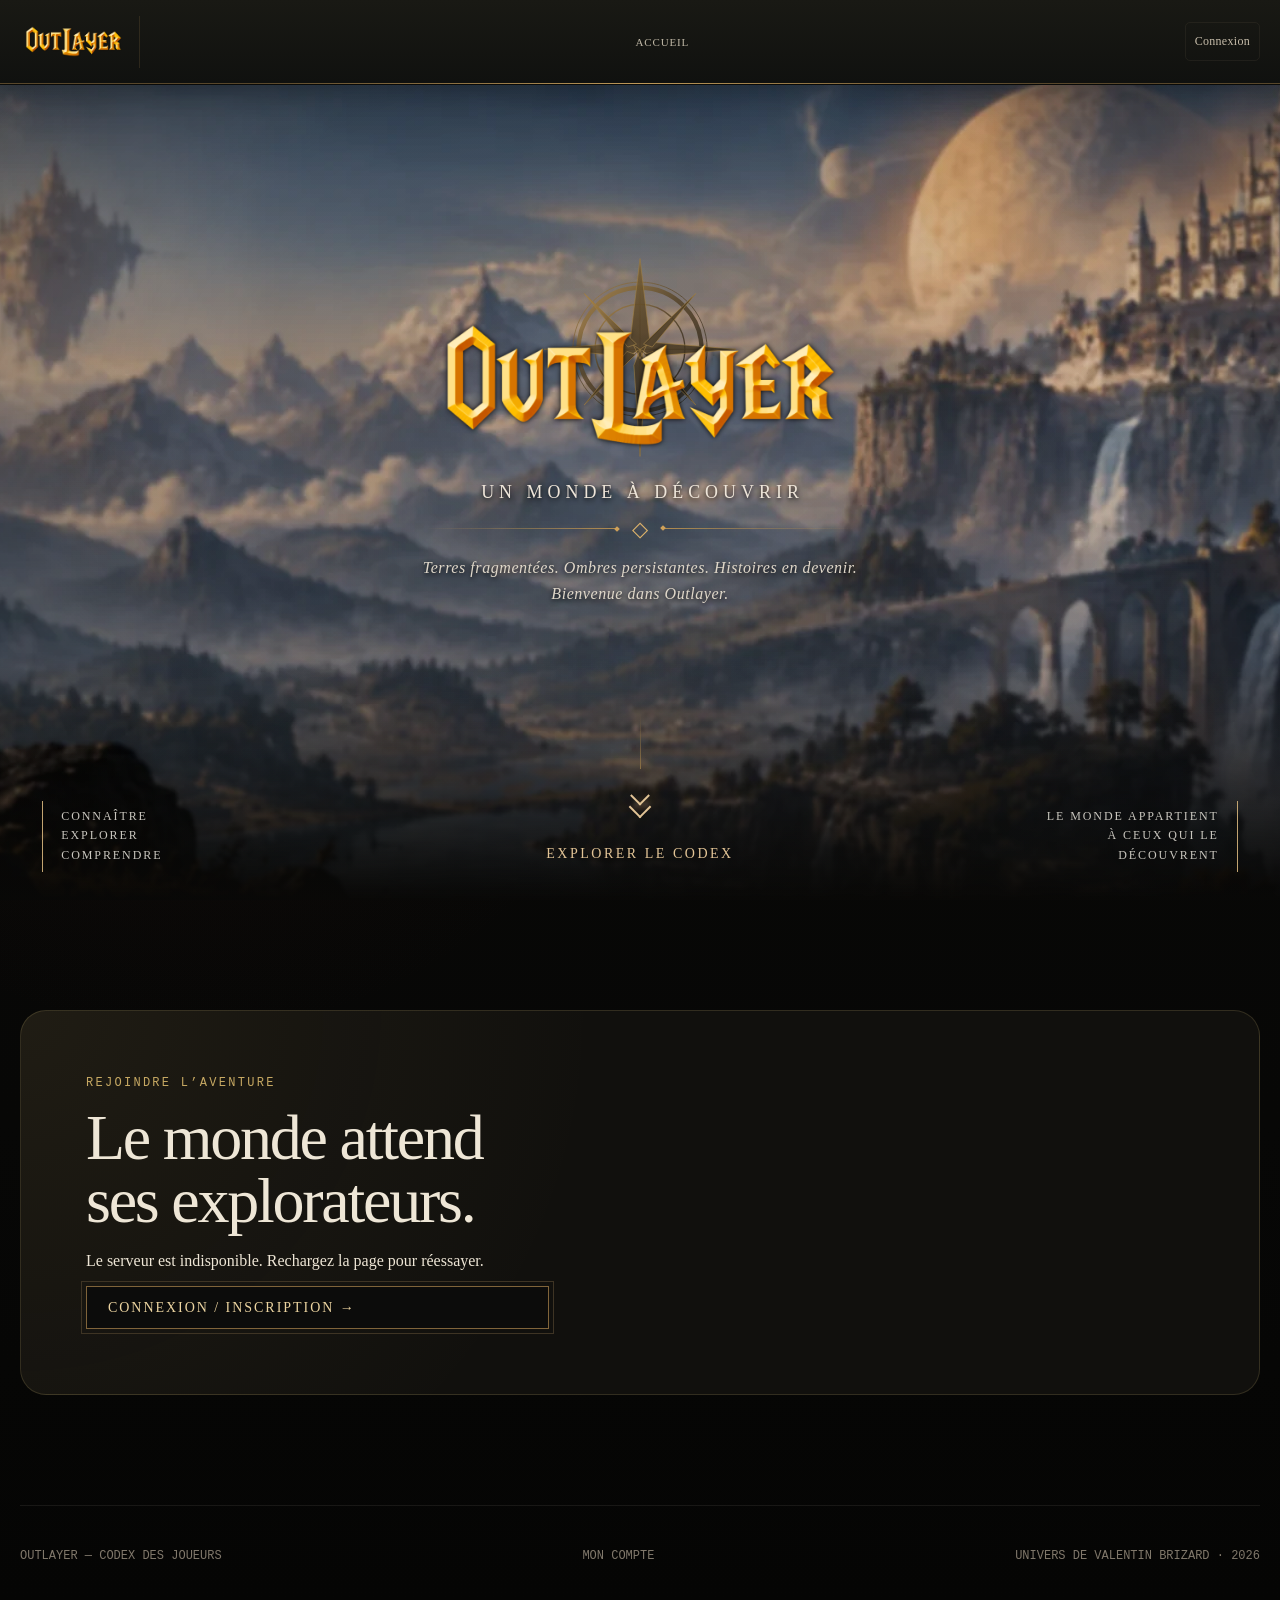
==== commit 51ad93b4: "Refine the dark and gold navigation design Simplify the logo frame, balance tab spacing, highlight t" ====
--- a/index.html
+++ b/index.html
@@ -8,7 +8,7 @@
   <title>Outlayer — Codex des joueurs</title>
   <link rel="preload" as="image" href="assets/outlayer-landscape-soft.webp" media="(min-width: 721px)">
   <link rel="preload" as="image" href="assets/outlayer-landscape-mobile-soft.webp" media="(max-width: 720px)">
-  <link rel="stylesheet" href="styles.css?v=navigation-1">
+  <link rel="stylesheet" href="styles.css?v=navigation-2">
 </head>
 <body class="access-locked">
   <a class="skip-link" href="#codex">Aller au codex</a>
--- a/styles.css
+++ b/styles.css
@@ -986,3 +986,60 @@
 .access-locked .nav-search, .access-locked .nav-actions > .nav-codex,
 .access-locked .footer-nav a[href^="#"] { display: none; }
 .account-link { color: var(--gold, #d4b474); white-space: nowrap; font-size: 13px; }
+
+/* Campaign navigation: opaque surfaces keep scrolling inexpensive. */
+.topbar {
+  --header-height: 84px;
+  min-height: var(--header-height); padding-inline: clamp(18px, 2.6vw, 52px); gap: 22px;
+  background: linear-gradient(180deg, #191914, #10110f);
+  border-bottom: 1px solid #58472b;
+  box-shadow: 0 1px 0 #090a09, 0 8px 24px #0003;
+}
+.topbar::after { content: ''; position: absolute; bottom: -1px; left: 20%; right: 20%; height: 1px; background: linear-gradient(90deg, transparent, #bd9858, transparent); pointer-events: none; }
+.topbar .brand { flex: 0 0 145px; padding-right: 22px; align-self: center; height: 52px; border-right: 1px solid #79613d44; }
+.topbar .brand::before, .topbar .brand::after { content: none; }
+.topbar .brand img { width: 132px; max-width: 100%; }
+.topbar .main-nav { flex-wrap: nowrap; gap: 4px; }
+.topbar .main-nav a {
+  padding: 14px 11px; border-radius: 5px; font-size: 12px; letter-spacing: .075em;
+  color: #c0b8a6; transition: color .16s ease, background-color .16s ease;
+}
+.topbar .main-nav a[href]:hover { color: #f5e4bf; background: #d7b46c0b; }
+.topbar .main-nav a[aria-current] { color: #f0d297; background: linear-gradient(180deg, #c7a05e15, #c7a05e05); }
+.topbar .main-nav a[aria-current]::before { bottom: 0; left: 12px; right: 12px; background: linear-gradient(90deg, transparent, #c7a05e, transparent); }
+.topbar .main-nav a[aria-current]::after { bottom: -2px; width: 4px; height: 4px; left: calc(50% - 2px); }
+.topbar .main-nav a[aria-disabled] { color: #928d80; }
+.topbar .nav-actions { gap: 10px; }
+.topbar .nav-search { width: 38px; height: 40px; border: 1px solid transparent; border-radius: 5px; color: #b9a582; }
+.topbar .nav-search:hover { color: #f0d297; border-color: #78603d66; background: #c7a05e0a; }
+.topbar .account-link { padding: 11px 13px; border: 1px solid #5b514033; border-radius: 5px; color: #c6bcaa; font-size: 12px; letter-spacing: .025em; }
+.topbar .account-link:hover { color: #f4dfb5; border-color: #80643a; background: #c7a05e0a; }
+.topbar .nav-codex { min-height: 42px; padding: 0 18px; gap: 9px; outline: none; border: 1px solid #b49358; border-radius: 5px; background: linear-gradient(135deg, #d5b779, #b78e4d); color: #211b11; font-size: 12px; letter-spacing: .1em; font-weight: 700; box-shadow: inset 0 1px 0 #fbe0a888, 0 3px 10px #0003; }
+.topbar .nav-codex span { font-size: 24px; }
+.topbar .nav-codex:hover { background: linear-gradient(135deg, #e5c98c, #c89f5b); border-color: #e8c88b; }
+.topbar .menu-toggle { border: 1px solid #615137; border-radius: 5px; background: #201e17; }
+.topbar .menu-toggle[aria-expanded="true"] { background: #362d1e; border-color: #b49358; }
+@media (min-width: 1081px) and (max-width: 1280px) {
+  .topbar { gap: 12px; padding-inline: 20px; }
+  .topbar .brand { flex-basis: 120px; padding-right: 12px; }
+  .topbar .main-nav { gap: 0; }
+  .topbar .main-nav a { padding-inline: 8px; font-size: 11px; }
+  .topbar .nav-actions { gap: 6px; }
+  .topbar .account-link { padding-inline: 9px; }
+}
+@media (max-width: 1080px) {
+  .topbar { --header-height: 76px; }
+  .topbar .main-nav { padding: 16px 20px 22px; gap: 8px; background: #11120f; border-bottom: 1px solid #79613d; box-shadow: 0 16px 24px #0005; max-height: calc(100svh - var(--header-size, 76px)); }
+  .topbar .main-nav a { padding: 17px 16px; border: 1px solid #76623d26; border-radius: 6px; }
+  .topbar .main-nav a[aria-disabled]::after { content: 'À venir'; display: block; margin-top: 5px; font-size: 9px; letter-spacing: .06em; color: #847454; }
+}
+@media (max-width: 720px) {
+  .topbar { --header-height: 68px; padding-inline: 12px; gap: 10px; }
+  .topbar .brand { flex: 0 1 108px; min-width: 75px; padding: 0; height: 48px; border: 0; }
+  .topbar .brand img { width: 108px; }
+  .topbar .nav-actions { gap: 6px; }
+  .topbar .account-link { padding: 11px 8px; font-size: 11px; }
+  .topbar .nav-codex { padding-inline: 10px; min-height: 40px; font-size: 11px; }
+  .topbar .menu-toggle { width: 40px; height: 40px; flex-shrink: 0; }
+}
+@media (prefers-reduced-motion: reduce) { .topbar .main-nav a { transition: none; } }
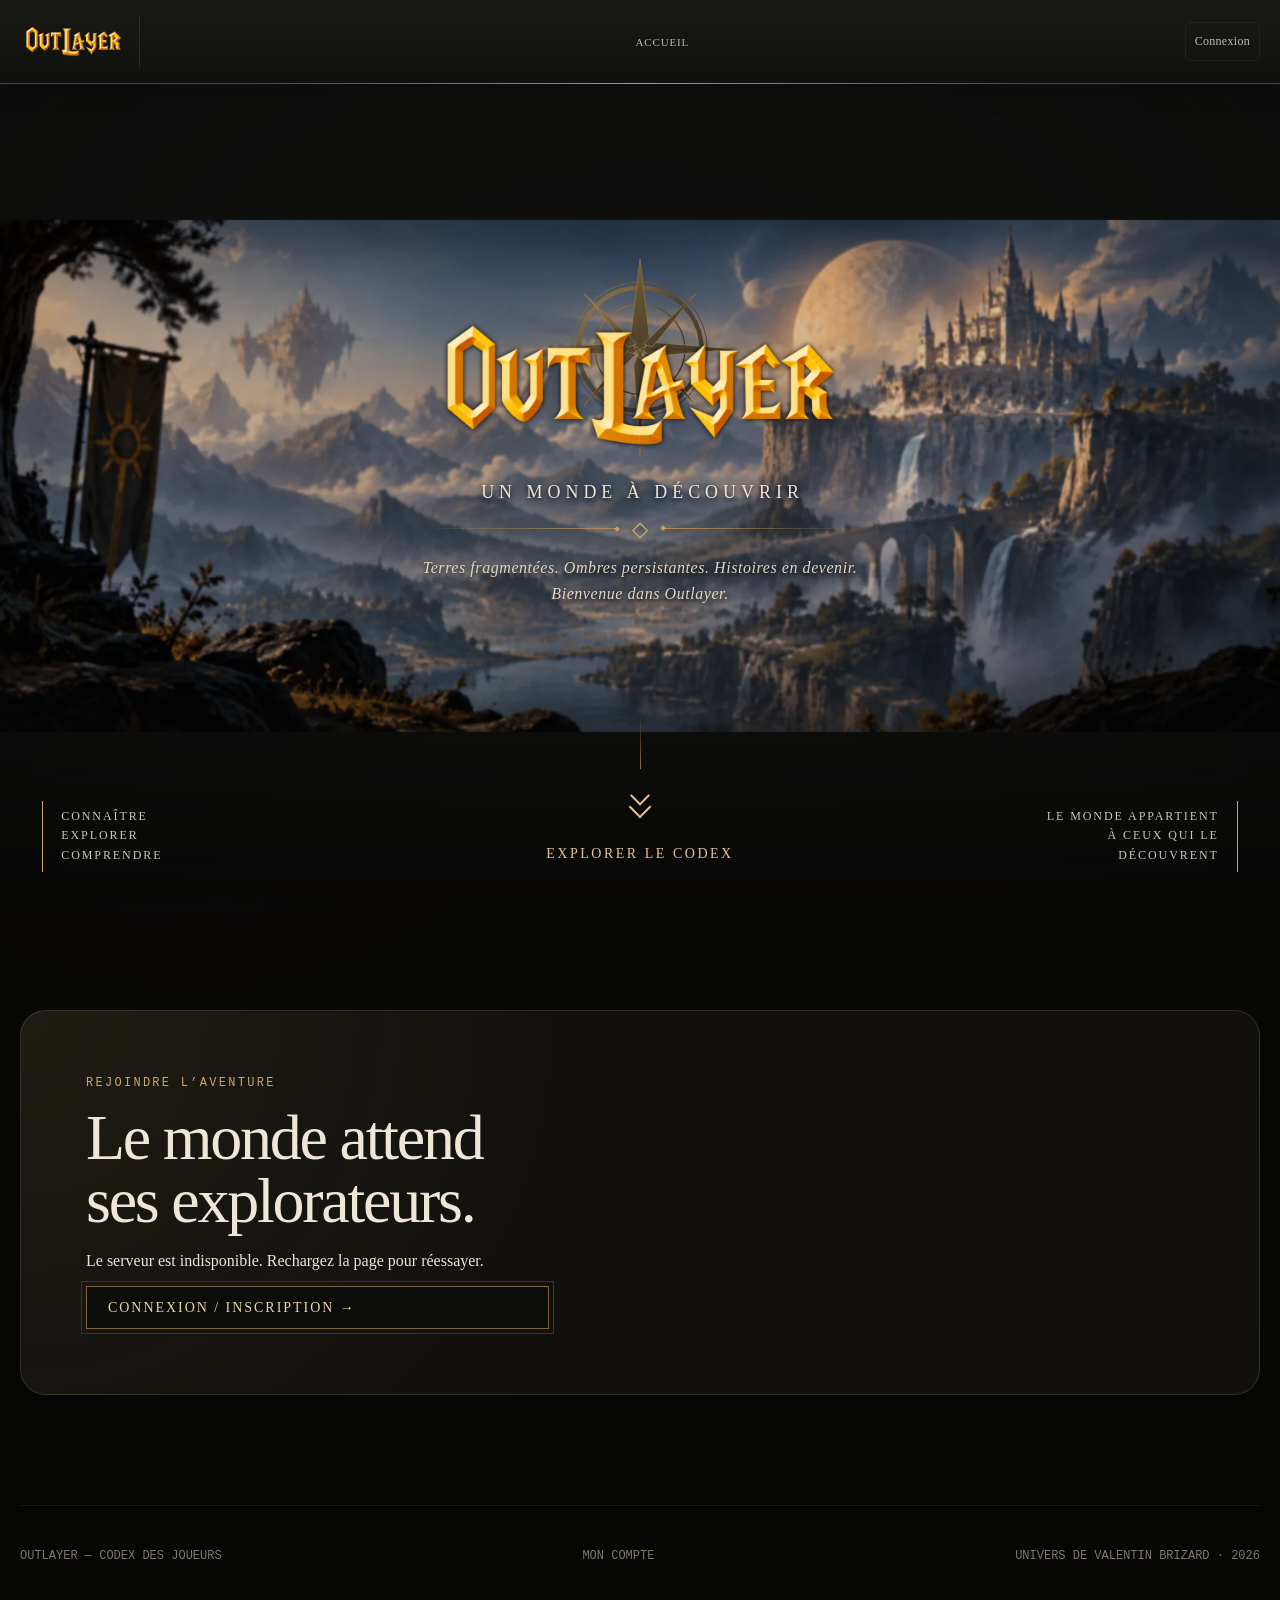
==== commit a106dde4: "Show the full hero landscape without cropping Use centered contain sizing on desktop and mobile with" ====
--- a/index.html
+++ b/index.html
@@ -8,7 +8,7 @@
   <title>Outlayer — Codex des joueurs</title>
   <link rel="preload" as="image" href="assets/outlayer-landscape-soft.webp" media="(min-width: 721px)">
   <link rel="preload" as="image" href="assets/outlayer-landscape-mobile-soft.webp" media="(max-width: 720px)">
-  <link rel="stylesheet" href="styles.css?v=navigation-2">
+  <link rel="stylesheet" href="styles.css?v=hero-fit-1">
 </head>
 <body class="access-locked">
   <a class="skip-link" href="#codex">Aller au codex</a>
--- a/styles.css
+++ b/styles.css
@@ -834,12 +834,12 @@
 .nav-codex:hover { background: #272117; border-color: #d0a668; }
 .menu-toggle { display: none; width: 44px; height: 44px; padding: 10px; background: transparent; border: 1px solid var(--gold-dim); cursor: pointer; }
 .menu-toggle span { display: block; height: 1px; margin: 5px 0; background: var(--gold-bright); }
-.parallax-hero { position: relative; isolation: isolate; overflow: hidden; display: grid; grid-template-rows: 1fr auto; min-height: max(600px, calc(100svh - var(--header-size, var(--header-height)))); background: #282a28; }
+.parallax-hero { position: relative; isolation: isolate; overflow: hidden; display: grid; grid-template-rows: 1fr auto; min-height: max(600px, calc(100svh - var(--header-size, var(--header-height)))); background: #10110f; }
 .parallax-hero-bg {
   position: absolute;
-  inset: -40px 0;
+  inset: 0 0 32px;
   z-index: -3;
-  background: url('assets/outlayer-landscape-soft.webp') center / cover no-repeat;
+  background: url('assets/outlayer-landscape-soft.webp') center / contain no-repeat;
 }
 
 /* Static by default. Supporting browsers can move this single, unfiltered layer
@@ -926,7 +926,7 @@
   .nav-codex { min-height: 38px; padding: 0 10px; font-size: .75rem; letter-spacing: .08em; }
   .nav-codex span, .nav-search { display: none; }
   .parallax-hero { min-height: max(520px, calc(100svh - var(--header-size, var(--header-height)))); }
-  .parallax-hero-bg { inset: 0; background-image: url('assets/outlayer-landscape-mobile-soft.webp'); background-position: 58% center; }
+  .parallax-hero-bg { inset: 0; background-image: url('assets/outlayer-landscape-mobile-soft.webp'); background-position: center; }
   .parallax-hero-content { width: calc(100% - 36px); padding: 50px 0 65px; }
   .outlayer-wordmark { width: min(500px, 92vw); }
   .parallax-subtitle { font-size: 1rem; letter-spacing: .18em; margin-top: 22px; }
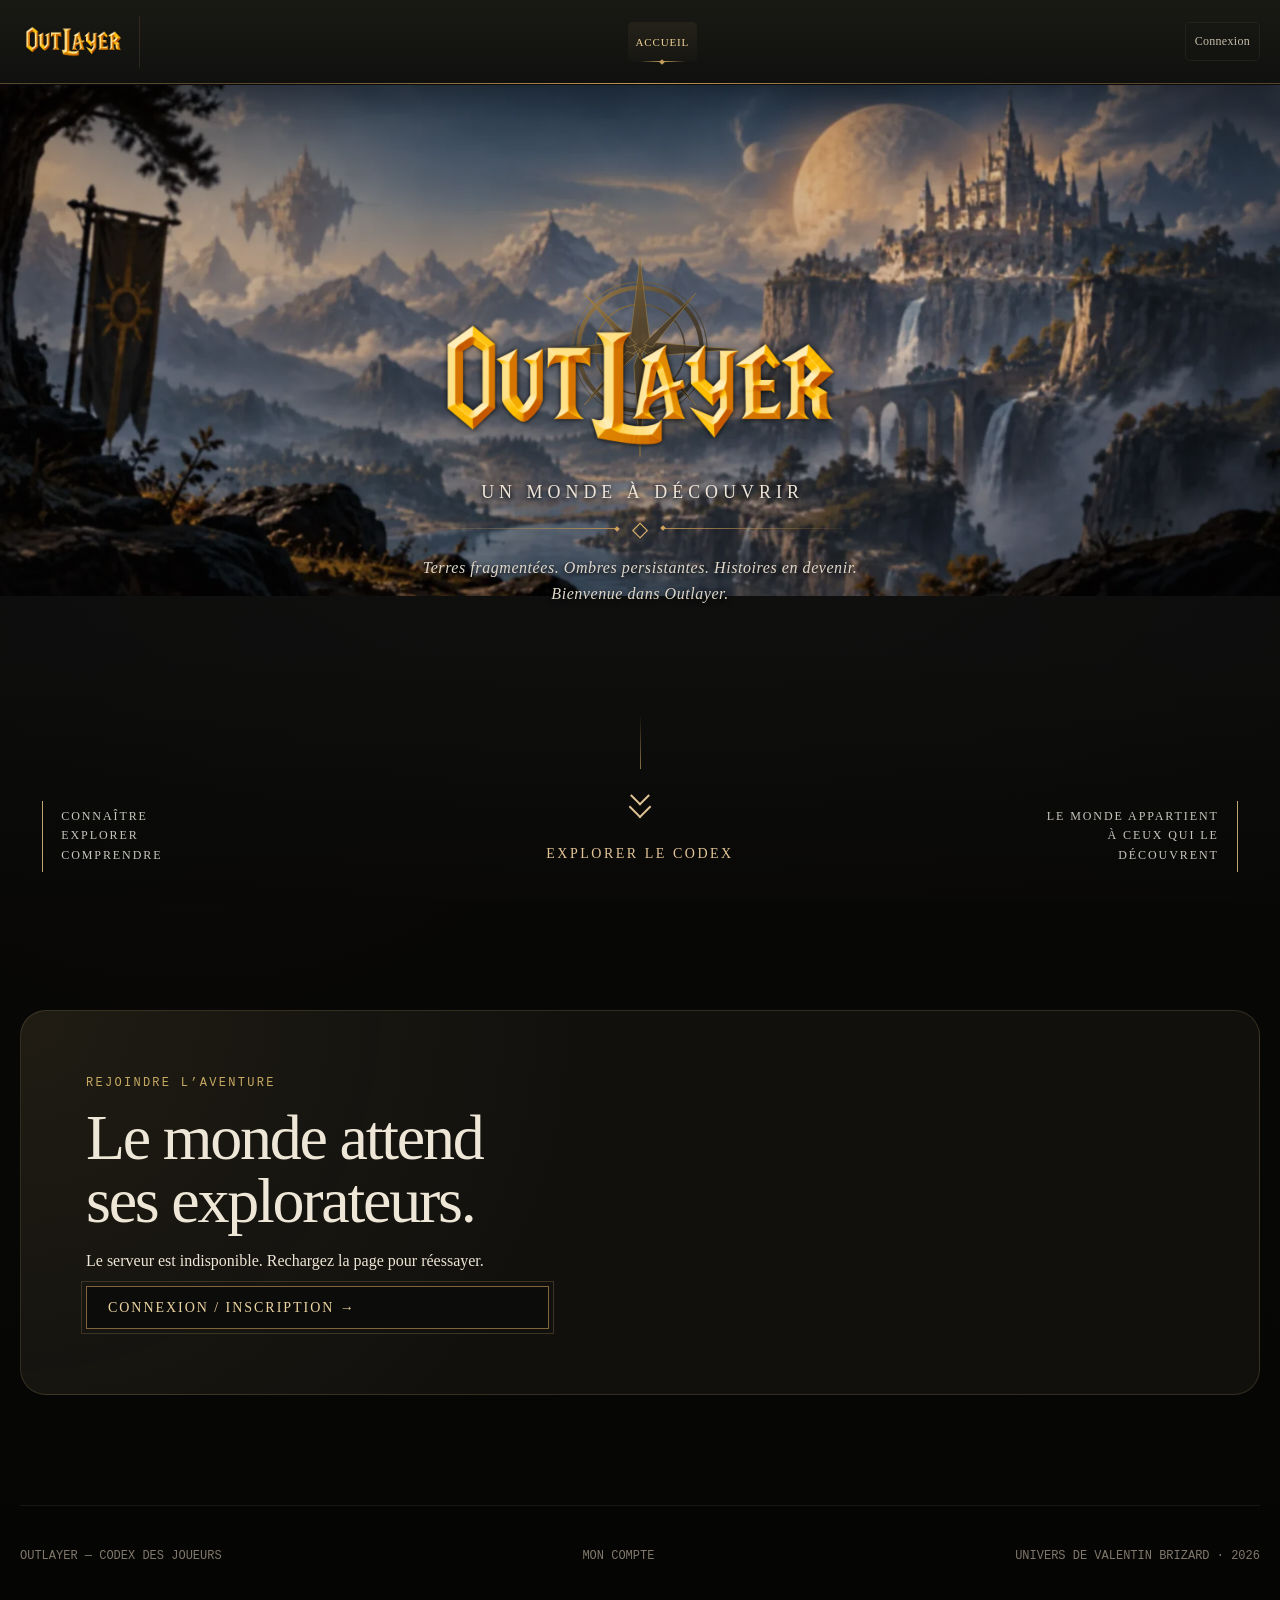
==== commit 31ad975d: "Anchor the full hero landscape directly below navigation Use top-centered contain sizing on desktop " ====
--- a/index.html
+++ b/index.html
@@ -8,7 +8,7 @@
   <title>Outlayer — Codex des joueurs</title>
   <link rel="preload" as="image" href="assets/outlayer-landscape-soft.webp" media="(min-width: 721px)">
   <link rel="preload" as="image" href="assets/outlayer-landscape-mobile-soft.webp" media="(max-width: 720px)">
-  <link rel="stylesheet" href="styles.css?v=hero-fit-1">
+  <link rel="stylesheet" href="styles.css?v=hero-fit-2">
 </head>
 <body class="access-locked">
   <a class="skip-link" href="#codex">Aller au codex</a>
--- a/styles.css
+++ b/styles.css
@@ -837,33 +837,12 @@
 .parallax-hero { position: relative; isolation: isolate; overflow: hidden; display: grid; grid-template-rows: 1fr auto; min-height: max(600px, calc(100svh - var(--header-size, var(--header-height)))); background: #10110f; }
 .parallax-hero-bg {
   position: absolute;
-  inset: 0 0 32px;
+  inset: 0;
   z-index: -3;
-  background: url('assets/outlayer-landscape-soft.webp') center / contain no-repeat;
-}
-
-/* Static by default. Supporting browsers can move this single, unfiltered layer
-   on the compositor without a JavaScript scroll handler or animation loop. */
-@supports (animation-timeline: view()) and (animation-range: exit) {
-  @media (min-width: 721px) and (hover: hover) and (pointer: fine) and (prefers-reduced-motion: no-preference) {
-    .parallax-hero {
-      view-timeline-name: --hero-scroll;
-      view-timeline-axis: block;
-      view-timeline-inset: 0;
-    }
-    .parallax-hero-bg {
-      will-change: transform;
-      animation: hero-drift 1s linear both;
-      animation-timeline: --hero-scroll;
-      animation-range: exit 0% exit 100%;
-    }
-  }
-}
-
-@keyframes hero-drift {
-  from { transform: translate3d(0, 0, 0); }
-  to { transform: translate3d(0, 32px, 0); }
-}
+  background: url('assets/outlayer-landscape-soft.webp') center top / contain no-repeat;
+}
+
+/* Anchor the complete landscape below the navigation, without a scroll offset. */
 .parallax-hero-shade { position: absolute; inset: 0; z-index: -2; background: radial-gradient(ellipse at 50% 42%, transparent 12%, rgba(5,6,6,.1) 55%, rgba(5,6,6,.36)), linear-gradient(180deg, rgba(6,7,8,.08) 30%, rgba(6,7,8,.14) 70%, #0a0907); }
 .parallax-hero-content { align-self: center; justify-self: center; width: min(100% - 40px, 960px); padding: 16px 0 24px; text-align: center; }
 .parallax-hero-content h1 { max-width: none; margin: 0 auto 4px; font-size: inherit; line-height: 1; }
@@ -926,7 +905,7 @@
   .nav-codex { min-height: 38px; padding: 0 10px; font-size: .75rem; letter-spacing: .08em; }
   .nav-codex span, .nav-search { display: none; }
   .parallax-hero { min-height: max(520px, calc(100svh - var(--header-size, var(--header-height)))); }
-  .parallax-hero-bg { inset: 0; background-image: url('assets/outlayer-landscape-mobile-soft.webp'); background-position: center; }
+  .parallax-hero-bg { inset: 0; background-image: url('assets/outlayer-landscape-mobile-soft.webp'); background-position: center top; }
   .parallax-hero-content { width: calc(100% - 36px); padding: 50px 0 65px; }
   .outlayer-wordmark { width: min(500px, 92vw); }
   .parallax-subtitle { font-size: 1rem; letter-spacing: .18em; margin-top: 22px; }
